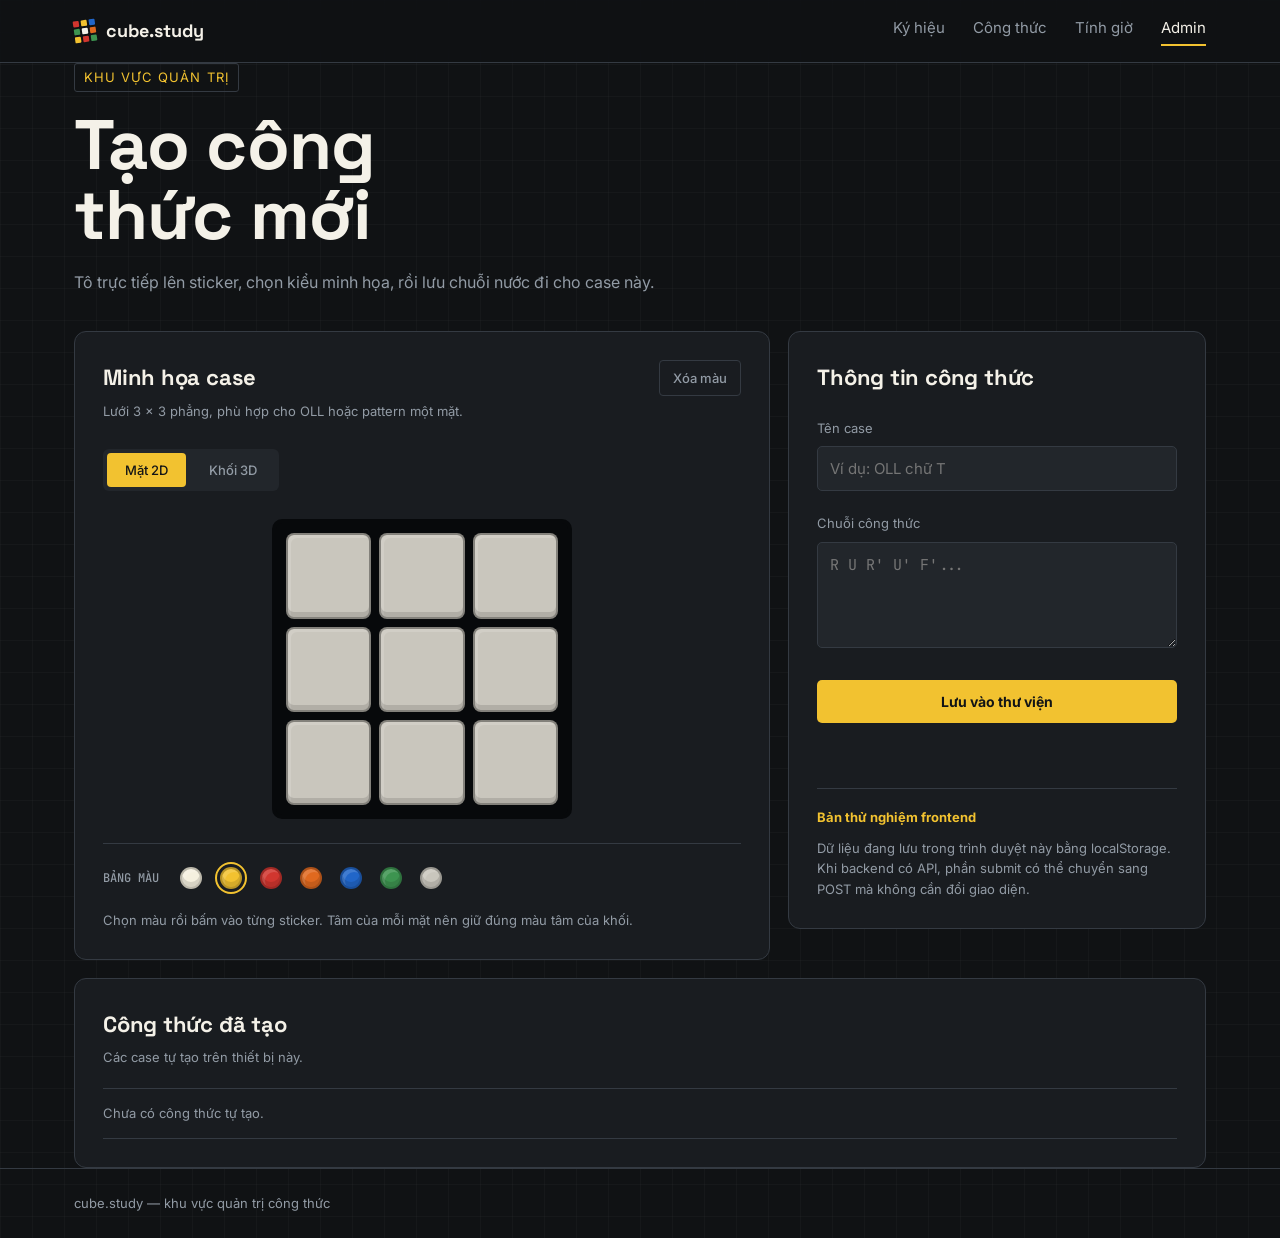
==== admin.html @ 5f52988f "update admin add alg" ====
<!doctype html>
<html lang="vi">
<head>
  <meta charset="UTF-8" />
  <meta name="viewport" content="width=device-width, initial-scale=1.0" />
  <title>Quản trị công thức — cube.study</title>
  <link rel="stylesheet" href="styles.css" />
</head>
<body>
  <nav class="nav">
    <div class="shell">
      <a href="index.html" class="brand">
        <span class="cube-mark">
          <span style="background:#d1362f"></span><span style="background:#f2c230"></span><span style="background:#2166c9"></span>
          <span style="background:#3d9450"></span><span style="background:#f4f2ea"></span><span style="background:#e0691f"></span>
          <span style="background:#f2c230"></span><span style="background:#d1362f"></span><span style="background:#3d9450"></span>
        </span>
        cube.study
      </a>
      <div class="nav-links">
        <a href="notation.html">Ký hiệu</a>
        <a href="algorithms.html">Công thức</a>
        <a href="solver.html">Tính giờ</a>
        <a href="admin.html" class="active">Admin</a>
      </div>
    </div>
  </nav>

  <main class="shell">
    <span class="eyebrow">Khu vực quản trị</span>
    <h1 class="admin-title">Tạo công thức mới</h1>
    <p class="admin-intro">Tô trực tiếp lên sticker, chọn kiểu minh họa, rồi lưu chuỗi nước đi cho case này.</p>

    <div class="admin-layout">
      <section class="editor-panel">
        <div class="editor-heading">
          <div>
            <h2>Minh họa case</h2>
            <p id="modeDescription">Lưới 3 × 3 phẳng, phù hợp cho OLL hoặc pattern một mặt.</p>
          </div>
          <button class="ghost-button" id="clearCanvas" type="button">Xóa màu</button>
        </div>
        <div class="mode-switch" role="group" aria-label="Kiểu minh họa">
          <button class="active" data-mode="2d" type="button">Mặt 2D</button>
          <button data-mode="3d" type="button">Khối 3D</button>
        </div>
        <div id="stickerCanvas" class="editor-canvas" aria-label="Bảng tô sticker"></div>
        <div class="palette-wrap">
          <span class="palette-label">Bảng màu</span>
          <div id="palette" class="palette"></div>
        </div>
        <p class="editor-note">Chọn màu rồi bấm vào từng sticker. Tâm của mỗi mặt nên giữ đúng màu tâm của khối.</p>
      </section>

      <section class="form-panel">
        <h2>Thông tin công thức</h2>
        <form id="formulaForm">
          <label for="formulaName">Tên case</label>
          <input id="formulaName" required placeholder="Ví dụ: OLL chữ T" />
          <label for="formulaMoves">Chuỗi công thức</label>
          <textarea id="formulaMoves" required rows="4" placeholder="R U R' U' F'..."></textarea>
          <button class="save-button" type="submit">Lưu vào thư viện</button>
          <p class="save-status" id="saveStatus" aria-live="polite"></p>
        </form>
        <div class="storage-note"><strong>Bản thử nghiệm frontend</strong><span>Dữ liệu đang lưu trong trình duyệt này bằng localStorage. Khi backend có API, phần submit có thể chuyển sang POST mà không cần đổi giao diện.</span></div>
      </section>
    </div>

    <section class="saved-panel">
      <div class="editor-heading"><div><h2>Công thức đã tạo</h2><p>Các case tự tạo trên thiết bị này.</p></div></div>
      <ul id="savedList" class="saved-list"></ul>
    </section>
  </main>

  <footer><div class="shell">cube.study — khu vực quản trị công thức</div></footer>
  <script src="admin.js"></script>
</body>
</html>
---- styles.css ----
@import url('https://fonts.googleapis.com/css2?family=Space+Grotesk:wght@500;700&family=Inter:wght@400;500&family=JetBrains+Mono:wght@500&display=swap');

:root {
  --bg: #f5f1e9;
  --surface: #fffdf8;
  --surface-2: #f0ebe1;
  --line: #d8d0c2;
  --ink: #18212b;
  --ink-soft: #64707b;
  --white: #fffdf8;
  --yellow: #f2c230;
  --red: #d1362f;
  --orange: #e0691f;
  --blue: #2166c9;
  --green: #3d9450;
  --gray-sticker: #c9c6bd;
  --navy: #18212b;
}

* { box-sizing: border-box; }

html { scroll-behavior: smooth; }

body {
  margin: 0;
  background: var(--bg);
  color: var(--ink);
  font-family: 'Inter', sans-serif;
  line-height: 1.6;
}

h1, h2, h3 {
  font-family: 'Space Grotesk', sans-serif;
  font-weight: 700;
  margin: 0;
  letter-spacing: -0.01em;
  color: var(--ink);
}

.move {
  font-family: 'JetBrains Mono', monospace;
  font-weight: 500;
  color: var(--white);
}

a { color: inherit; }

.shell {
  max-width: 1180px;
  margin: 0 auto;
  padding: 0 24px;
}

/* ---- nav ---- */
.nav {
  border-bottom: 1px solid rgba(216, 208, 194, .8);
  padding: 16px 0;
  position: sticky;
  top: 0;
  background: rgba(245, 241, 233, 0.9);
  backdrop-filter: blur(12px);
  z-index: 10;
}

.nav .shell {
  display: flex;
  align-items: center;
  justify-content: space-between;
}

.nav-links {
  display: flex;
  gap: 28px;
  font-size: 15px;
}

.nav-links a {
  text-decoration: none;
  color: var(--ink-soft);
  padding-bottom: 4px;
  border-bottom: 2px solid transparent;
  transition: color .15s;
}

.nav-links a:hover { color: var(--ink); }
.nav-links a.active { color: var(--ink); border-bottom-color: var(--red); }

.brand {
  font-family: 'Space Grotesk', sans-serif;
  font-weight: 700;
  font-size: 18px;
  text-decoration: none;
  display: flex;
  align-items: center;
  gap: 10px;
}

.cube-mark {
  width: 22px;
  height: 22px;
  display: grid;
  grid-template-columns: repeat(3, 1fr);
  grid-template-rows: repeat(3, 1fr);
  gap: 2px;
  flex-shrink: 0;
}

.cube-mark span { border-radius: 1px; aspect-ratio: 1; display: inline-block; }

main { padding: 76px 0 120px; }

.eyebrow {
  display: inline-block;
  font-size: 13px;
  color: var(--ink-soft);
  border: 1px solid var(--line);
  border-radius: 3px;
  padding: 3px 9px;
}

/* ---- home hero ---- */
.hero {
  display: grid;
  grid-template-columns: minmax(0, 1.1fr) minmax(360px, .9fr);
  gap: 80px;
  align-items: center;
}

.hero h1 { font-size: clamp(42px, 5vw, 68px); line-height: 1.03; margin-top: 18px; max-width: 10ch; }
.hero p { font-size: 17px; color: var(--ink-soft); max-width: 54ch; margin-top: 22px; }

.hero-links { display: flex; gap: 14px; margin-top: 30px; }

.hero-links a {
  text-decoration: none;
  font-size: 14px;
  font-weight: 500;
  padding: 11px 20px;
  border-radius: 4px;
  border: 1px solid var(--line);
  transition: background .15s, border-color .15s;
}

.hero-links a.primary { background: var(--red); border-color: var(--red); color: var(--white); }
.hero-links a.primary:hover { background: #b82b25; }
.hero-links a:not(.primary):hover { border-color: var(--ink-soft); }

.face-grid {
  width: min(100%, 390px);
  height: 390px;
  margin: 0 auto;
  display: grid;
  grid-template-columns: repeat(3, 1fr);
  grid-template-rows: repeat(3, 1fr);
  gap: 10px;
  padding: 24px;
  background: var(--navy);
  border-radius: 18px;
  border: 8px solid #293541;
  box-shadow: 22px 24px 0 #ded6c8;
  transform: rotate(3deg);
}

.face-grid span { border-radius: 9px; aspect-ratio: 1; display: inline-block; box-shadow: inset 0 -5px 0 rgba(0,0,0,.12); }

.stat-row {
  display: grid;
  grid-template-columns: repeat(3, 1fr);
  gap: 14px;
  margin-top: 100px;
  border-top: 2px solid var(--ink);
  padding-top: 28px;
}

.stat-row div span:first-child {
  font-family: 'Space Grotesk', sans-serif;
  font-weight: 700;
  font-size: 26px;
  display: block;
}

.stat-row div span:last-child {
  font-size: 13px;
  color: var(--ink-soft);
}

/* ---- notation page ---- */
.notation-grid {
  display: grid;
  grid-template-columns: 64px 1fr;
  row-gap: 16px;
  column-gap: 20px;
  margin-top: 30px;
  max-width: 600px;
}

.notation-grid .letter {
  font-family: 'JetBrains Mono', monospace;
  font-weight: 500;
  font-size: 22px;
}

.notation-grid strong { color: var(--ink); }
.notation-grid .desc { color: var(--ink-soft); font-size: 14px; margin-top: 3px; }

/* ---- algorithm case cards ---- */
.tab-row {
  display: flex;
  gap: 8px;
  margin: 30px 0 6px;
}

.tab-row button {
  font-family: 'Inter', sans-serif;
  font-size: 14px;
  padding: 9px 18px;
  border: 1px solid var(--line);
  background: var(--surface);
  box-shadow: 0 8px 0 rgba(216, 208, 194, .45);
  color: var(--ink-soft);
  border-radius: 4px;
  cursor: pointer;
  transition: background .15s, color .15s;
}

.tab-row button.active { background: var(--ink); color: var(--bg); border-color: var(--ink); }
.tab-row button:not(.active):hover { border-color: var(--ink-soft); }

.section-label { color: var(--ink-soft); font-size: 14px; margin-top: 6px; }

.case-grid {
  display: grid;
  grid-template-columns: repeat(auto-fit, minmax(240px, 1fr));
  gap: 16px;
  margin-top: 26px;
}

.tab-panel { display: none; }
.tab-panel.active { display: block; }

.case-card {
  border: 1px solid var(--line);
  border-radius: 8px;
  padding: 20px;
  background: var(--surface);
  display: flex;
  flex-direction: column;
  gap: 14px;
}

.case-card h3 { font-size: 15px; }
.case-card .move { font-size: 13.5px; word-break: break-word; }

/* OLL cross diagram: 5x5 grid, corners hidden */
.oll-diagram {
  width: 128px;
  height: 128px;
  margin: 0 auto;
  display: grid;
  grid-template-columns: repeat(5, 1fr);
  grid-template-rows: repeat(5, 1fr);
  gap: 3px;
}

.oll-diagram .cell { border-radius: 2px; aspect-ratio: 1; display: inline-block; }
.oll-diagram .hidden { visibility: hidden; }
.oll-diagram .y { background: var(--yellow); }
.oll-diagram .g { background: var(--gray-sticker); }

/* PLL top-view diagram: 3x3 grid */
.pll-diagram {
  width: 108px;
  height: 108px;
  margin: 0 auto;
  position: relative;
}

.pll-grid {
  width: 100%;
  height: 100%;
  display: grid;
  grid-template-columns: repeat(3, 1fr);
  grid-template-rows: repeat(3, 1fr);
  gap: 3px;
}

.pll-grid .cell { border-radius: 2px; background: var(--yellow); aspect-ratio: 1; display: inline-block; }
.pll-grid .cell.side-r { background: var(--red); }
.pll-grid .cell.side-b { background: var(--blue); }
.pll-grid .cell.side-g { background: var(--green); }
.pll-grid .cell.side-o { background: var(--orange); }

.pll-diagram svg { position: absolute; inset: 0; pointer-events: none; overflow: visible; }

/* A cube diagram uses the top, front and right faces, so orientation is visible. */
.oll-diagram, .pll-diagram {
  width: 150px;
  height: 150px;
  padding: 10px;
  border-radius: 12px;
  background: var(--navy);
  box-shadow: 8px 8px 0 #ded6c8;
}
.oll-diagram { grid-template-columns: repeat(5, 1fr); grid-template-rows: repeat(5, 1fr); }
.oll-diagram .cell { border-radius: 3px; }
.pll-diagram { width: 138px; height: 138px; }
.pll-grid { gap: 4px; }
.pll-grid .cell { border-radius: 3px; }

/* F2L pair icon */
.f2l-diagram {
  width: 150px;
  height: 150px;
  margin: 0 auto;
  position: relative;
  display: flex;
  align-items: flex-end;
  justify-content: center;
  gap: 10px;
  padding-bottom: 26px;
  border-radius: 12px;
  background: var(--navy);
  box-shadow: 8px 8px 0 #ded6c8;
  overflow: hidden;
}

.f2l-diagram::before, .f2l-diagram::after {
  content: '';
  position: absolute;
  width: 82px;
  height: 70px;
  left: 34px;
  border: 3px solid #0f171e;
  background: repeating-linear-gradient(90deg, transparent 0 24px, rgba(15, 23, 30, .3) 25px 27px), repeating-linear-gradient(0deg, transparent 0 20px, rgba(15, 23, 30, .3) 21px 23px), var(--white);
}

.f2l-diagram::before {
  top: 22px;
  transform: skewX(-30deg) rotate(30deg) scaleY(.7);
  background-color: var(--yellow);
}

.f2l-diagram::after {
  top: 63px;
  transform: skewY(30deg) scaleX(.72);
  background-color: var(--red);
}

.f2l-piece {
  display: flex;
  flex-direction: column;
  gap: 3px;
  position: relative;
  z-index: 1;
  transform: translateY(8px) rotate(-5deg);
}

.f2l-piece span {
  width: 34px;
  height: 34px;
  border-radius: 3px;
}

.f2l-label {
  text-align: center;
  font-size: 11px;
  color: var(--ink-soft);
  margin-top: 4px;
}

/* ---- solver ---- */
.solver-box {
  border: 1px solid var(--line);
  border-radius: 8px;
  padding: 28px;
  background: var(--surface);
  margin-top: 28px;
}

.solver-box label { font-size: 13px; color: var(--ink-soft); }

.solver-box input {
  font-family: 'JetBrains Mono', monospace;
  font-size: 15px;
  width: 100%;
  padding: 11px 12px;
  border: 1px solid var(--line);
  border-radius: 4px;
  margin: 10px 0 16px;
  background: var(--surface-2);
  color: var(--ink);
}

.solver-box input:focus { outline: none; border-color: var(--ink-soft); }

.solver-box button {
  font-family: 'Inter', sans-serif;
  font-weight: 500;
  font-size: 14px;
  padding: 10px 18px;
  border: none;
  border-radius: 4px;
  cursor: pointer;
  margin-right: 10px;
}

.solver-box button.primary { background: var(--red); color: var(--white); }
.solver-box button.secondary { background: transparent; color: var(--ink); border: 1px solid var(--line); }

.result-line { margin-top: 18px; font-size: 14px; color: var(--ink-soft); }

/* ---- speed timer ---- */
.timer-layout { display: grid; grid-template-columns: minmax(0, 1.25fr) minmax(280px, .75fr); gap: 20px; margin-top: 34px; }
.timer-panel, .history-panel { border: 1px solid var(--line); border-radius: 12px; background: var(--surface); padding: 28px; }
.timer-panel { min-height: 430px; display: flex; flex-direction: column; justify-content: space-between; }
.timer-topline, .panel-heading { display: flex; justify-content: space-between; align-items: center; gap: 16px; }
.timer-topline { color: var(--ink-soft); font-size: 13px; text-transform: uppercase; letter-spacing: .08em; }
.scramble-line { margin: 36px auto 0; max-width: 44ch; color: var(--ink-soft); font: 500 15px/1.7 'JetBrains Mono', monospace; text-align: center; }
.timer-display { display: block; width: 100%; border: 0; background: transparent; color: var(--ink); cursor: pointer; font: 700 clamp(48px, 8vw, 92px)/1 'Space Grotesk', sans-serif; letter-spacing: .02em; padding: 28px 0; }
.timer-display:hover { color: var(--red); }
.timer-display.running { color: var(--green); }
.timer-actions { display: flex; gap: 10px; justify-content: center; }
.timer-actions button { font: 500 14px 'Inter', sans-serif; padding: 11px 18px; border: 0; border-radius: 4px; cursor: pointer; }
.timer-actions .primary { background: var(--red); color: var(--white); }
.timer-actions .secondary { border: 1px solid var(--line); background: transparent; color: var(--ink); }
.panel-heading h2 { font-size: 20px; }
.panel-heading > span { font: 700 19px 'Space Grotesk', sans-serif; color: var(--red); }
.solve-list { list-style: none; margin: 22px 0 0; padding: 0; border-top: 1px solid var(--line); }
.solve-list li { display: flex; justify-content: space-between; padding: 13px 0; border-bottom: 1px solid var(--line); color: var(--ink-soft); }
.solve-list strong { color: var(--ink); font: 500 15px 'JetBrains Mono', monospace; }
.solve-list .empty-state { border: 0; font-size: 14px; }
.timer-hint { margin-top: 30px; color: var(--ink-soft); font-size: 13px; }
.timer-hint .move { color: var(--ink); background: var(--surface-2); padding: 3px 6px; border-radius: 3px; }

footer {
  border-top: 1px solid var(--line);
  padding: 24px 0;
  font-size: 13px;
  color: var(--ink-soft);
}

@media (max-width: 720px) {
  main { padding-top: 48px; }
  .hero { grid-template-columns: 1fr; }
  .hero h1 { font-size: 46px; }
  .face-grid { width: min(100%, 320px); height: 320px; margin-top: 18px; }
  .stat-row { grid-template-columns: 1fr; gap: 20px; }
  .nav-links { gap: 16px; font-size: 14px; }
  .nav .shell { align-items: flex-start; gap: 14px; }
  .nav-links { flex-wrap: wrap; justify-content: flex-end; }
  .timer-layout { grid-template-columns: 1fr; }
  .timer-panel { min-height: 360px; padding: 22px; }
}

/* ---- formula authoring ---- */
.admin-title { margin-top: 18px; font-size: clamp(42px, 6vw, 70px); max-width: 10ch; line-height: 1; }
.admin-intro { max-width: 58ch; color: var(--ink-soft); margin: 20px 0 36px; }
.admin-layout { display: grid; grid-template-columns: minmax(0, 1.25fr) minmax(300px, .75fr); gap: 18px; align-items: start; }
.editor-panel, .form-panel, .saved-panel { padding: 28px; border: 1px solid var(--line); border-radius: 12px; background: var(--surface); }
.editor-heading { display: flex; justify-content: space-between; gap: 20px; align-items: flex-start; }
.editor-heading h2, .form-panel h2 { font-size: 22px; }
.editor-heading p, .storage-note span, .editor-note, .saved-panel p { color: var(--ink-soft); font-size: 13px; margin: 5px 0 0; }
.ghost-button, .mode-switch button { border: 1px solid var(--line); background: transparent; color: var(--ink-soft); border-radius: 4px; padding: 9px 13px; cursor: pointer; font: 500 13px 'Inter', sans-serif; }
.mode-switch { display: inline-flex; gap: 5px; margin: 28px 0 20px; padding: 4px; background: var(--surface-2); border-radius: 6px; }
.mode-switch button { border: 0; padding: 9px 18px; }
.mode-switch button.active { background: var(--yellow); color: #121416; }
.editor-canvas { margin: 8px auto 24px; }
.canvas-2d { width: min(100%, 300px); aspect-ratio: 1; display: grid; grid-template-columns: repeat(3, 1fr); gap: 8px; padding: 10px; border: 4px solid #07090b; border-radius: 10px; background: #07090b; }
.canvas-2d .sticker { min-width: 0; border: 2px solid rgba(0,0,0,.35); cursor: pointer; }
.palette-wrap { display: flex; align-items: center; gap: 16px; border-top: 1px solid var(--line); padding-top: 18px; }
.palette-label { color: var(--ink-soft); font: 500 12px 'JetBrains Mono', monospace; text-transform: uppercase; }
.palette { display: flex; gap: 8px; flex-wrap: wrap; }
.swatch { width: 32px; height: 32px; padding: 3px; border: 2px solid transparent; border-radius: 50%; background: transparent; cursor: pointer; }
.swatch.selected { border-color: var(--yellow); }
.swatch .sticker { display: block; width: 100%; height: 100%; border-radius: 50%; }
.editor-note { margin-top: 16px; }
.form-panel label { display: block; color: var(--ink-soft); font-size: 13px; margin: 22px 0 8px; }
.form-panel input, .form-panel textarea { width: 100%; border: 1px solid var(--line); border-radius: 5px; padding: 12px; background: var(--surface-2); color: var(--ink); font: 15px 'Inter', sans-serif; resize: vertical; }
.form-panel textarea { font-family: 'JetBrains Mono', monospace; }
.form-panel input:focus, .form-panel textarea:focus { outline: 2px solid var(--yellow); outline-offset: 2px; }
.save-button { width: 100%; margin-top: 24px; border: 0; border-radius: 5px; padding: 13px; background: var(--yellow); color: #121416; cursor: pointer; font: 700 14px 'Inter', sans-serif; }
.save-status { min-height: 22px; color: var(--yellow); font-size: 13px; }
.storage-note { display: grid; gap: 5px; margin-top: 30px; padding-top: 18px; border-top: 1px solid var(--line); font-size: 13px; }
.storage-note strong { color: var(--yellow); }
.saved-panel { margin-top: 18px; }
.saved-list { list-style: none; padding: 0; margin: 20px 0 0; border-top: 1px solid var(--line); }
.saved-list li { display: flex; align-items: center; justify-content: space-between; gap: 20px; padding: 14px 0; border-bottom: 1px solid var(--line); }
.saved-list li div { display: grid; gap: 2px; }
.saved-list li span { color: var(--ink-soft); font: 12px 'JetBrains Mono', monospace; }
.saved-list li button { border: 1px solid var(--line); border-radius: 4px; padding: 6px 10px; background: transparent; color: var(--ink-soft); cursor: pointer; }
.saved-list .empty-state { color: var(--ink-soft); font-size: 13px; }
.canvas-3d { width: 270px; height: 230px; display: grid; place-items: center; perspective: 800px; }
.canvas-3d .cube-3d { width: 130px; height: 130px; transform: rotateX(-25deg) rotateY(-35deg); }
.canvas-3d .cube-face { padding: 4px; gap: 4px; border-width: 3px; border-radius: 6px; }
.canvas-3d .sticker { border: 1px solid rgba(0,0,0,.3); cursor: pointer; }
.canvas-3d .cube-top { transform: rotateX(90deg) translateZ(65px); }
.canvas-3d .cube-front { transform: translateZ(65px); }
.canvas-3d .cube-right { transform: rotateY(90deg) translateZ(65px); }

@media (max-width: 760px) {
  .admin-layout { grid-template-columns: 1fr; }
  .editor-panel, .form-panel, .saved-panel { padding: 20px; }
  .admin-title { font-size: 48px; }
}

/* ---- speedcubing lab redesign ---- */
:root {
  --bg: #101214;
  --surface: #191c20;
  --surface-2: #22262b;
  --line: #343a42;
  --ink: #f4f1e8;
  --ink-soft: #929ba5;
  --white: #f5f0df;
  --navy: #0b0d0f;
}

body { background: var(--bg); background-image: linear-gradient(rgba(255,255,255,.025) 1px, transparent 1px), linear-gradient(90deg, rgba(255,255,255,.025) 1px, transparent 1px); background-size: 32px 32px; }
.nav { background: rgba(16, 18, 20, .86); border-bottom-color: var(--line); }
.nav-links a.active { border-bottom-color: var(--yellow); }
.eyebrow { border-color: var(--line); color: var(--yellow); text-transform: uppercase; letter-spacing: .08em; }
.hero { min-height: 650px; }
.hero h1 { max-width: 11ch; letter-spacing: -.045em; }
.hero p, .section-label, .stat-row div span:last-child { color: var(--ink-soft); }
.hero-links a { border-color: var(--line); }
.hero-links a.primary { background: var(--yellow); border-color: var(--yellow); color: #121416; }
.hero-links a.primary:hover { background: #ffe072; }
.hero-links a:not(.primary):hover { border-color: var(--yellow); }
.stat-row { border-top-color: var(--yellow); }
.cube-mark { transform: rotate(-8deg); }

.cube-stage { min-height: 500px; display: grid; place-items: center; position: relative; perspective: 1100px; }
.cube-stage-label { position: absolute; bottom: 20px; right: 0; color: var(--ink-soft); font: 500 11px 'JetBrains Mono', monospace; text-transform: uppercase; letter-spacing: .12em; }
.cube-3d { position: relative; transform-style: preserve-3d; transform: rotateX(-25deg) rotateY(-35deg) rotateZ(2deg); animation: cube-float 6s ease-in-out infinite; }
.cube-3d-large { width: 270px; height: 270px; }
.cube-face { position: absolute; width: 100%; height: 100%; padding: 8px; display: grid; grid-template-columns: repeat(3, 1fr); gap: 8px; background: #080a0c; border: 5px solid #050607; border-radius: 10px; backface-visibility: visible; }
.cube-top { transform: rotateX(90deg) translateZ(135px); }
.cube-front { transform: translateZ(135px); }
.cube-right { transform: rotateY(90deg) translateZ(135px); }
.sticker { display: block; border-radius: 8px; border: 2px solid rgba(0,0,0,.24); box-shadow: inset 0 -5px 0 rgba(0,0,0,.12), inset 3px 3px 0 rgba(255,255,255,.14); }
.sticker.white { background: var(--white); }.sticker.yellow { background: var(--yellow); }.sticker.red { background: var(--red); }.sticker.orange { background: var(--orange); }.sticker.blue { background: var(--blue); }.sticker.green { background: var(--green); }
.sticker.gray { background: var(--gray-sticker); }
.diagram-stage { width: 190px; height: 170px; margin: 0 auto; display: grid; place-items: center; perspective: 700px; }
.cube-3d-mini { width: 108px; height: 108px; transform: rotateX(-25deg) rotateY(-35deg); }
.cube-3d-mini .cube-face { padding: 4px; gap: 3px; border-width: 3px; border-radius: 5px; }
.cube-3d-mini .sticker { border-width: 1px; border-radius: 3px; box-shadow: inset 0 -2px 0 rgba(0,0,0,.15); }
.cube-3d-mini .cube-top { transform: rotateX(90deg) translateZ(54px); }
.cube-3d-mini .cube-front { transform: translateZ(54px); }
.cube-3d-mini .cube-right { transform: rotateY(90deg) translateZ(54px); }
@keyframes cube-float { 0%, 100% { transform: rotateX(-25deg) rotateY(-35deg) translateY(0) rotateZ(2deg); } 50% { transform: rotateX(-22deg) rotateY(-29deg) translateY(-12px) rotateZ(2deg); } }

.tab-row button, .case-card, .timer-panel, .history-panel { background: var(--surface); border-color: var(--line); box-shadow: none; }
.tab-row button.active { background: var(--yellow); color: #121416; border-color: var(--yellow); }
.case-card { border-radius: 12px; }
.case-card:hover { border-color: var(--yellow); transform: translateY(-3px); transition: transform .2s, border-color .2s; }
.case-card h3 { color: var(--ink); }
.oll-diagram, .pll-diagram, .f2l-diagram { background: #0b0d0f; box-shadow: none; border: 1px solid var(--line); }
.solver-box { background: var(--surface); border-color: var(--line); }
.timer-actions .primary, .solver-box button.primary { background: var(--yellow); color: #121416; }
.timer-display.running { color: var(--yellow); }
.panel-heading > span { color: var(--yellow); }

@media (max-width: 720px) {
  .hero { min-height: 0; }
  .cube-stage { min-height: 390px; }
  .cube-3d-large { width: 210px; height: 210px; }
  .cube-top { transform: rotateX(90deg) translateZ(105px); }
  .cube-front { transform: translateZ(105px); }
  .cube-right { transform: rotateY(90deg) translateZ(105px); }
  .cube-stage-label { right: auto; }
}
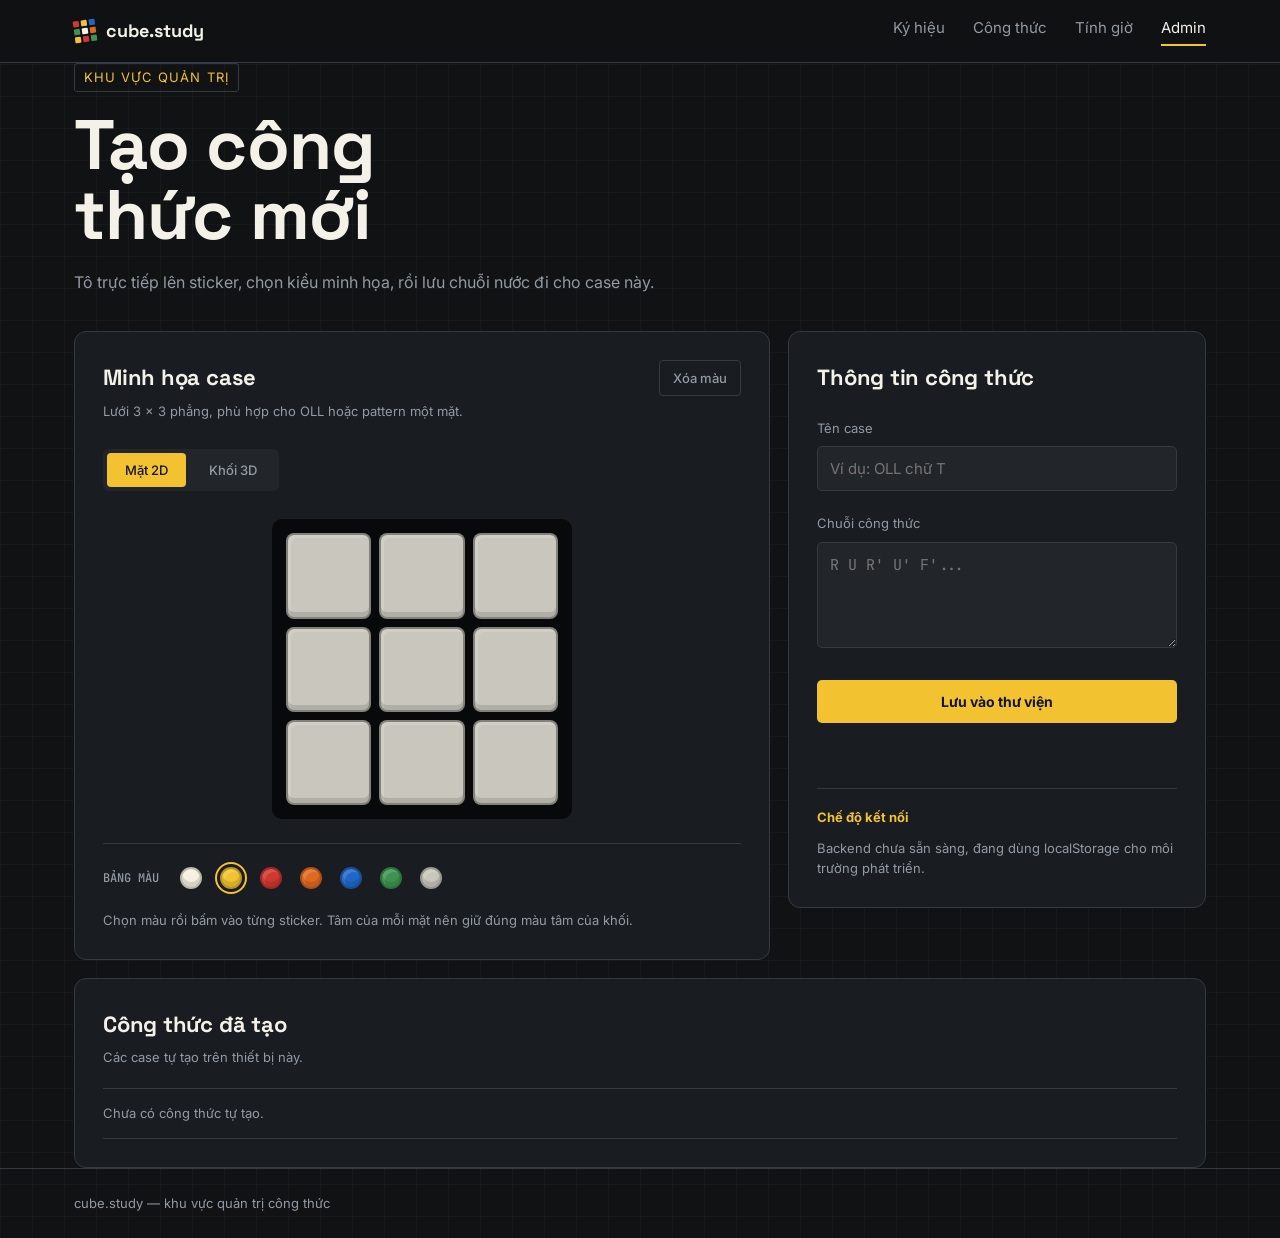
==== commit fe295d46: "admin.cube, backend" ====
--- a/admin.html
+++ b/admin.html
@@ -62,7 +62,7 @@
           <button class="save-button" type="submit">Lưu vào thư viện</button>
           <p class="save-status" id="saveStatus" aria-live="polite"></p>
         </form>
-        <div class="storage-note"><strong>Bản thử nghiệm frontend</strong><span>Dữ liệu đang lưu trong trình duyệt này bằng localStorage. Khi backend có API, phần submit có thể chuyển sang POST mà không cần đổi giao diện.</span></div>
+        <div class="storage-note"><strong>Chế độ kết nối</strong><span id="storageMode">Đang dùng API admin. Nếu backend chưa chạy, trang sẽ dùng dữ liệu local để phát triển giao diện.</span></div>
       </section>
     </div>
 
--- a/styles.css
+++ b/styles.css
@@ -489,6 +489,15 @@
 .saved-list li span { color: var(--ink-soft); font: 12px 'JetBrains Mono', monospace; }
 .saved-list li button { border: 1px solid var(--line); border-radius: 4px; padding: 6px 10px; background: transparent; color: var(--ink-soft); cursor: pointer; }
 .saved-list .empty-state { color: var(--ink-soft); font-size: 13px; }
+.published-section { margin: 42px 0 10px; padding: 22px 0 0; border-top: 1px solid var(--line); }
+.section-heading { display: flex; align-items: baseline; gap: 12px; }
+.section-heading h2 { font-size: 22px; }
+.section-heading span, .published-type { color: var(--yellow); font: 11px 'JetBrains Mono', monospace; text-transform: uppercase; letter-spacing: .08em; }
+.published-section .case-grid { margin-top: 18px; }
+.published-visual { width: 100%; min-height: 90px; display: grid; place-items: center; margin: 4px 0; border: 1px solid var(--line); border-radius: 8px; background: var(--navy); }
+.published-2d { grid-template-columns: repeat(3, 28px); grid-auto-rows: 28px; gap: 3px; padding: 10px; }
+.published-2d .sticker { border-radius: 3px; }
+.published-cube-label { color: var(--ink-soft); font: 12px 'JetBrains Mono', monospace; }
 .canvas-3d { width: 270px; height: 230px; display: grid; place-items: center; perspective: 800px; }
 .canvas-3d .cube-3d { width: 130px; height: 130px; transform: rotateX(-25deg) rotateY(-35deg); }
 .canvas-3d .cube-face { padding: 4px; gap: 4px; border-width: 3px; border-radius: 6px; }
